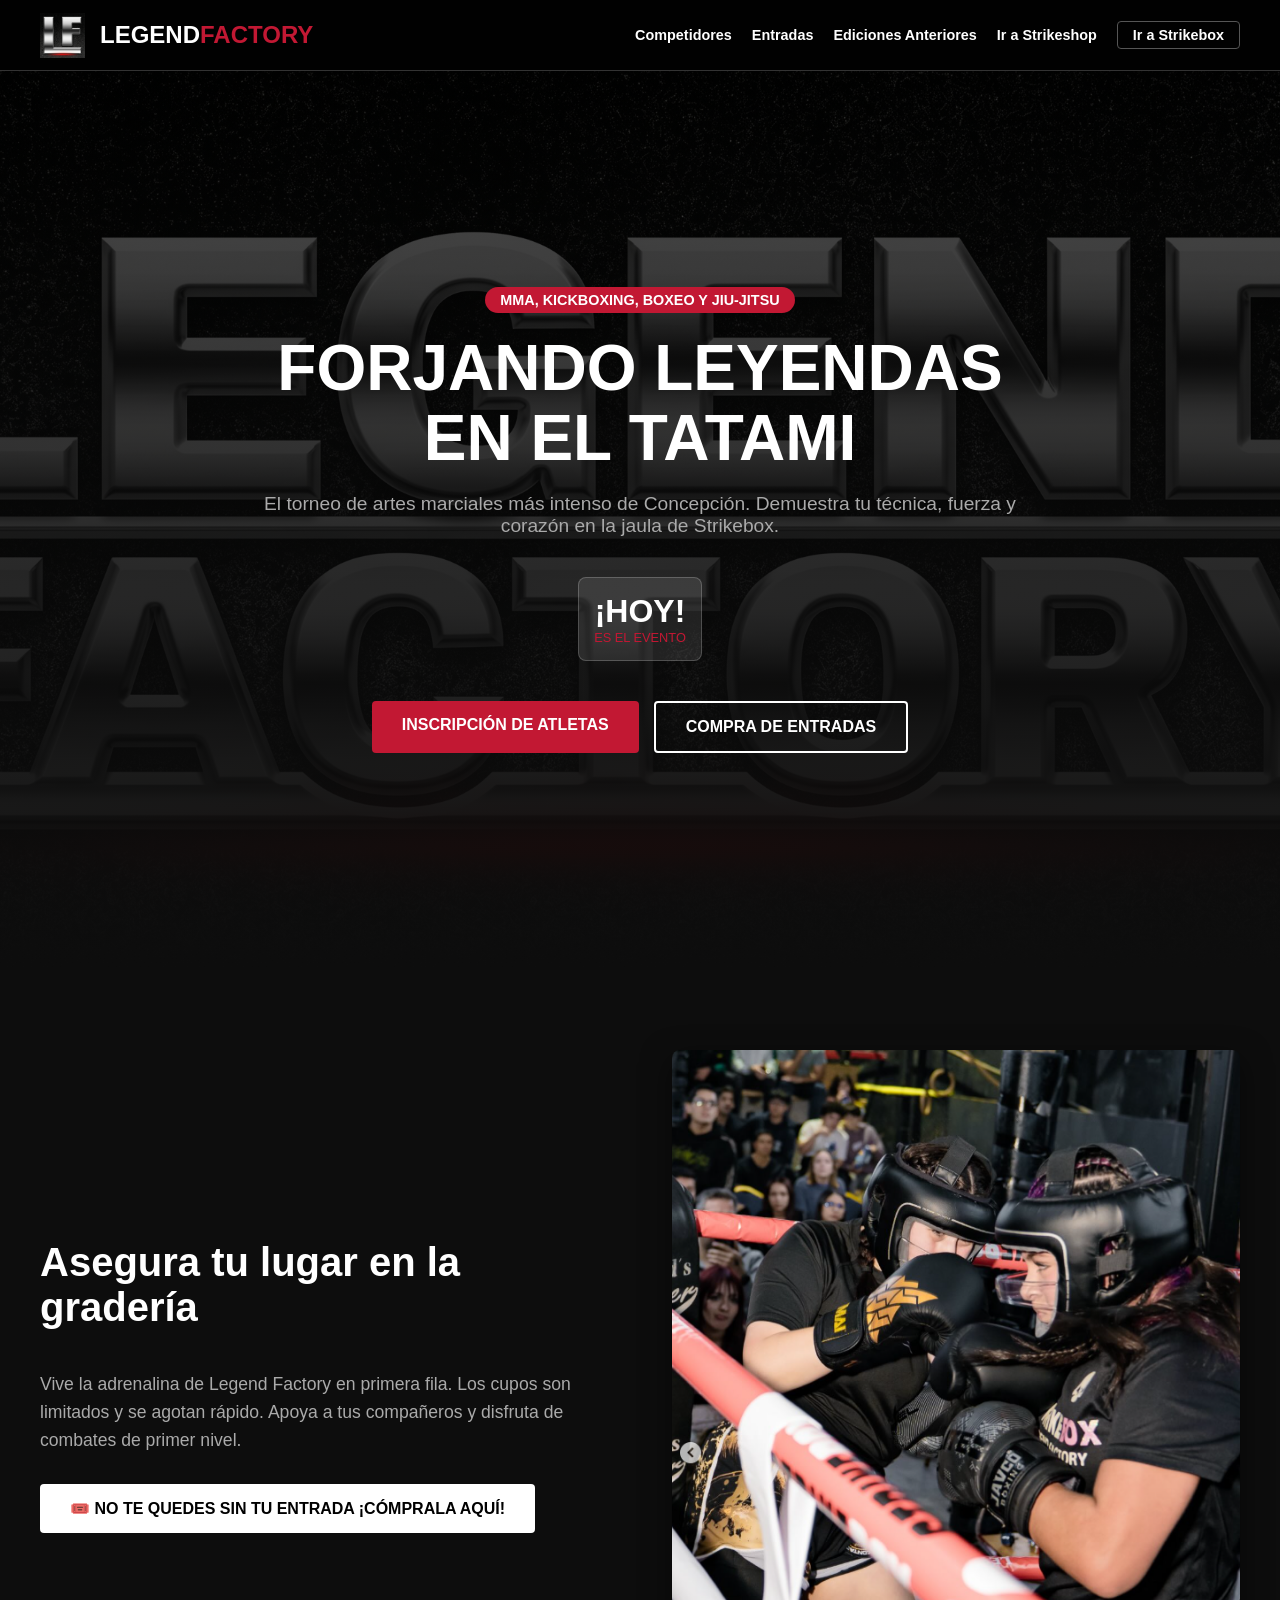
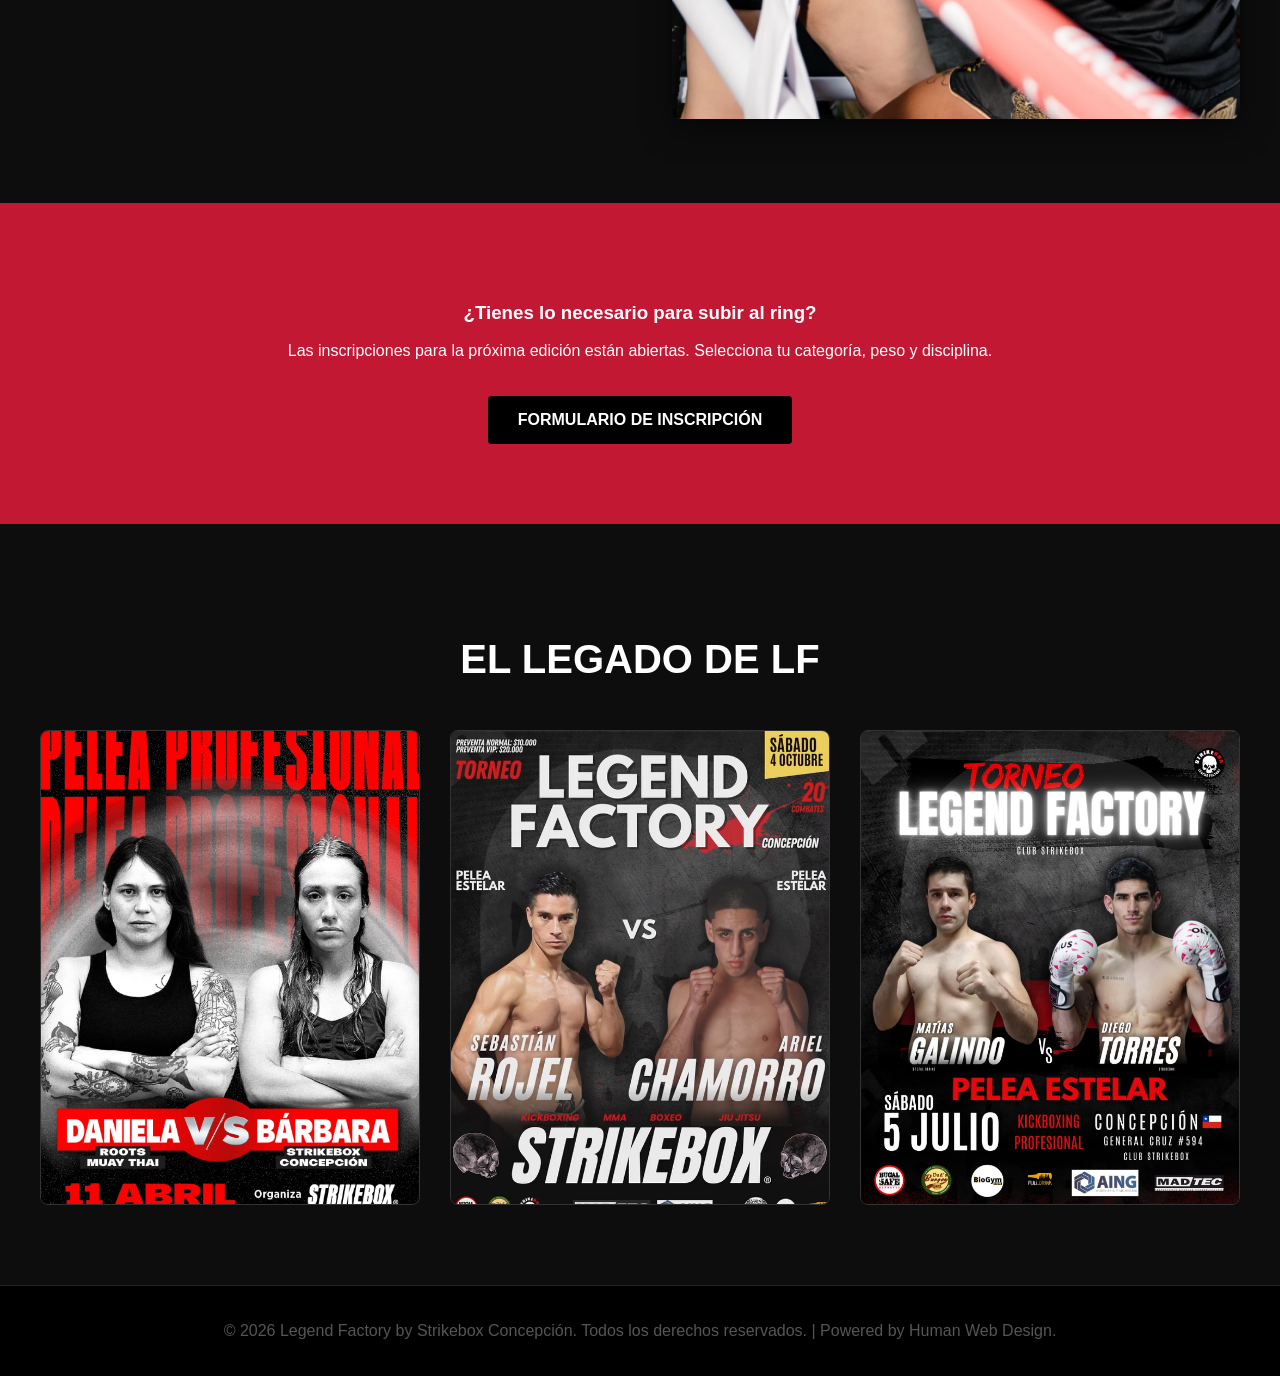
==== legendfactory.html @ bc8b6b53 "Add Strikeshop and Legend Factory sites" ====
<!DOCTYPE html>
<html lang="es">
    <head>
        <meta charset="UTF-8">
        <meta name="viewport" content="width=device-width, initial-scale=1.0">
        <title>Legend Factory | Torneo Oficial Strikebox</title>
        <link rel="stylesheet" href="legendfactory.css">
        <link rel="icon" type="image/x-icon" href="assets/img/faviconlf.ico">
    </head>
    <body class="lf-body">

        <!-- Header / Navegación -->
        <header class="lf-header">
            <div class="contenedor nav-lf">
                <div class="marca-lf">
                    <img src="assets/img/logolf.webp" alt="Logo Legend Factory" class="logo-img-lf">
                    <h1 class="logo-text">LEGEND<span>FACTORY</span></h1>
                </div>
                <nav class="enlaces-lf">
                    <a href="#inscripciones">Competidores</a>
                    <a href="#entradas">Entradas</a>
                    <a href="#historia">Ediciones Anteriores</a>
                    <a href="Strikeshop.html">Ir a Strikeshop</a>
                    <a href="index.html" class="btn-volver">Ir a Strikebox</a>
                </nav>
            </div>
        </header>

        <!-- Hero Section (Portada del Evento) -->
        <section class="hero-lf">
            <div class="hero-overlay"></div>
            <div class="contenedor hero-contenido">
                <span class="badge-lf">MMA, Kickboxing, Boxeo y Jiu-Jitsu</span>
                <h2>FORJANDO LEYENDAS<br>EN EL TATAMI</h2>
                <p>El torneo de artes marciales más intenso de Concepción. Demuestra tu técnica, fuerza y corazón en la jaula de Strikebox.</p>
                
                <!-- Contador Regresivo -->
                <div id="contador" class="contador-lf">
                    <!-- Se inyecta con JS -->
                </div>

                <div class="hero-botones">
                    <a href="#inscripciones" class="btn-lf-primario">Inscripción de Atletas</a>
                    <a href="#entradas" class="btn-lf-secundario">Compra de Entradas</a>
                </div>
            </div>
        </section>

        <!-- Sección de Entradas (Público) -->
        <section id="entradas" class="seccion-lf bg-oscuro">
            <div class="contenedor grid-entradas">
                <div class="texto-entradas">
                    <h3>Asegura tu lugar en la gradería</h3>
                    <p>Vive la adrenalina de Legend Factory en primera fila. Los cupos son limitados y se agotan rápido. Apoya a tus compañeros y disfruta de combates de primer nivel.</p>
                    <a href="https://www.ecopass.cl/events/legend-factory--v/18246?" class="btn-lf-ticket" target="_blank">🎟️ No te quedes sin tu entrada ¡Cómprala aquí!</a>
                </div>
                <div class="imagen-entradas">
                    <img src="assets/img/tickets.png" alt="Público Legend Factory">
                </div>
            </div>
        </section>

        <!-- Sección de Inscripción (Peleadores) -->
        <section id="inscripciones" class="seccion-lf bg-rojo">
            <div class="contenedor text-center">
                <h3>¿Tienes lo necesario para subir al ring?</h3>
                <p>Las inscripciones para la próxima edición están abiertas. Selecciona tu categoría, peso y disciplina.</p>
                <!-- Link del profe -->
                <a href="https://docs.google.com/forms/d/e/1FAIpQLScHyOZWGxJFUB5pJz6sp2We3ivRJnUf3kZcYeWUp61VcrY-Jw/viewform" target="_blank" class="btn-lf-inscripcion">Formulario de Inscripción</a>
            </div>
        </section>

        <!-- Historia / Ediciones Anteriores -->
        <section id="historia" class="seccion-lf bg-oscuro">
            <div class="contenedor">
                <h2 class="titulo-centrado">El Legado de LF</h2>
                
                <div class="grilla-historia">
                    <!-- Afiche 1 -->
                    <a href="https://www.instagram.com/p/DVrKTcbj1bV/?utm_source=ig_embed&amp;utm_campaign=loading" target="_blank" class="tarjeta-legado">
                        <img src="assets/img/lf4.png" alt="LF IV">
                        <div class="overlay-legado">
                            <span>Legend Factory IV<br>Ver en Instagram</span>
                        </div>
                    </a>

                    <!-- Afiche 2 -->
                    <a href="https://www.instagram.com/reel/DOCeGyOlWQK/?utm_source=ig_embed&amp;utm_campaign=loading" target="_blank" class="tarjeta-legado">
                        <img src="assets/img/lf3.png" alt="LF III">
                        <div class="overlay-legado">
                            <span>Legend Factory III <br>Ver en Instagram</span>
                        </div>
                    </a>

                    <!-- Afiche 3 -->
                    <a href="https://www.instagram.com/p/DKnPGRJvAtd/?utm_source=ig_embed&amp;utm_campaign=loading" target="_blank" class="tarjeta-legado">
                        <img src="assets/img/lf2.png" alt="LF II">
                        <div class="overlay-legado">
                            <span>Legend Factory II <br>Ver en Instagram</span>
                        </div>
                    </a>
                </div>
            </div>
        </section>

        <!-- Footer Simple -->
        <footer class="footer-lf">
            <p>&copy; 2026 Legend Factory by Strikebox Concepción. Todos los derechos reservados. | Powered by Human Web Design.</p>
        </footer>

        <script async src="//www.instagram.com/embed.js"></script>
        <script src="legendfactory.js"></script>
    </body>
</html>
---- legendfactory.css ----
/* Variables y Reseteo */
:root {
    --rojo-strike: #C21833;
    --fondo-principal: #0d0d0d;
    --fondo-secundario: #1a1a1a;
    --texto-blanco: #ffffff;
    --texto-gris: #aaaaaa;
}

body.lf-body {
    margin: 0;
    font-family: 'Montserrat', sans-serif;
    background-color: var(--fondo-principal);
    color: var(--texto-blanco);
    scroll-behavior: smooth;
}

.contenedor { max-width: 1200px; margin: 0 auto; padding: 0 20px; }
.text-center { text-align: center; }

/* Header */
.lf-header {
    background-color: rgba(0, 0, 0, 0.9);
    position: fixed;
    width: 100%;
    top: 0;
    z-index: 1000;
    border-bottom: 1px solid #333;
    backdrop-filter: blur(5px);
}

.nav-lf {
    display: flex;
    justify-content: space-between;
    align-items: center;
    height: 70px;
}

.logo-text { font-size: 1.5rem; margin: 0; font-weight: 900; }
.logo-text span { color: var(--rojo-strike); }

.enlaces-lf {
    display: flex;
    gap: 20px;
    align-items: center;
}

.enlaces-lf a {
    color: var(--texto-blanco);
    text-decoration: none;
    font-size: 0.9rem;
    font-weight: 600;
    transition: color 0.3s;
}

.enlaces-lf a:hover { color: var(--rojo-strike); }

.btn-volver {
    border: 1px solid #555;
    padding: 5px 15px;
    border-radius: 4px;
}

/* Hero Section */
.hero-lf {
    position: relative;
    height: 100vh;
    display: flex;
    align-items: center;
    justify-content: center;
    text-align: center;
    background: url('assets/img/fondolf.webp') center/cover no-repeat;
    margin-top: 70px; /* Compensa el header fijo */
}

.hero-overlay {
    position: absolute;
    top: 0; left: 0; width: 100%; height: 100%;
    background: linear-gradient(to bottom, rgba(0,0,0,0.7), rgba(13,13,13,1));
    z-index: 1;
}

.hero-contenido {
    position: relative;
    z-index: 2;
    max-width: 800px;
}

.badge-lf {
    background-color: var(--rojo-strike);
    color: white;
    padding: 5px 15px;
    text-transform: uppercase;
    font-weight: bold;
    border-radius: 30px;
    font-size: 0.9rem;
    display: inline-block;
    margin-bottom: 20px;
}

.hero-lf h2 {
    font-size: 4rem;
    margin: 0 0 20px 0;
    line-height: 1.1;
    text-transform: uppercase;
}

.hero-lf p {
    font-size: 1.2rem;
    color: var(--texto-gris);
    margin-bottom: 40px;
}

/* Contador */
.contador-lf {
    display: flex;
    justify-content: center;
    gap: 20px;
    margin-bottom: 40px;
}

.tiempo-caja {
    background-color: rgba(255, 255, 255, 0.1);
    border: 1px solid rgba(255, 255, 255, 0.2);
    padding: 15px;
    border-radius: 8px;
    min-width: 80px;
}

.tiempo-numero { display: block; font-size: 2rem; font-weight: bold; }
.tiempo-texto { display: block; font-size: 0.8rem; text-transform: uppercase; color: var(--rojo-strike); }

/* Botones Hero */
.hero-botones { display: flex; gap: 15px; justify-content: center; }

.btn-lf-primario, .btn-lf-secundario, .btn-lf-ticket, .btn-lf-inscripcion {
    padding: 15px 30px;
    font-weight: bold;
    text-decoration: none;
    border-radius: 4px;
    text-transform: uppercase;
    transition: all 0.3s;
}

.btn-lf-primario {
    background-color: var(--rojo-strike);
    color: white;
}

.btn-lf-primario:hover { background-color: #a01328; }

.btn-lf-secundario {
    background-color: transparent;
    color: white;
    border: 2px solid white;
}

.btn-lf-secundario:hover { background-color: white; color: black; }

/* Secciones Generales */
.seccion-lf { padding: 5rem 0; }
.bg-oscuro { background-color: var(--fondo-principal); }
.bg-rojo { background-color: var(--rojo-strike); color: white; }

.titulo-centrado {
    text-align: center;
    font-size: 2.5rem;
    margin-bottom: 3rem;
    text-transform: uppercase;
}

/* Entradas Grid */
.grid-entradas {
    display: grid;
    grid-template-columns: 1fr 1fr;
    gap: 4rem;
    align-items: center;
}

.texto-entradas h3 { font-size: 2.5rem; margin-top: 0; }
.texto-entradas p { color: var(--texto-gris); font-size: 1.1rem; line-height: 1.6; margin-bottom: 30px; }
.btn-lf-ticket { background-color: white; color: black; display: inline-block; }

.imagen-entradas img { width: 100%; border-radius: 8px; box-shadow: 0 10px 30px rgba(0,0,0,0.5); }

/* Inscripciones */
.btn-lf-inscripcion {
    background-color: #000;
    color: white;
    display: inline-block;
    margin-top: 20px;
}

/* =========================================
   GRILLA HISTORIA (Afiches uniformes)
   ========================================= */
.grilla-historia {
    display: grid;
    /* Mantiene 3 columnas iguales y se adapta en móviles */
    grid-template-columns: repeat(auto-fit, minmax(300px, 1fr));
    gap: 30px;
}

.tarjeta-legado {
    position: relative;
    display: block;
    border-radius: 8px;
    overflow: hidden;
    border: 1px solid #333;
    transition: transform 0.3s ease, border-color 0.3s ease;
    background-color: var(--fondo-secundario);
}

.tarjeta-legado:hover {
    transform: translateY(-5px);
    border-color: var(--rojo-strike);
}

.tarjeta-legado img {
    width: 100%;
    /* Formato vertical estándar de Instagram (4:5). Todas medirán lo mismo */
    aspect-ratio: 4 / 5; 
    object-fit: cover; /* Evita que la foto se estire o achate */
    display: block;
}

/* Efecto al pasar el mouse por encima (Hover) */
.overlay-legado {
    position: absolute;
    top: 0;
    left: 0;
    width: 100%;
    height: 100%;
    background-color: rgba(194, 24, 51, 0.85); /* Tu rojo con opacidad */
    display: flex;
    align-items: center;
    justify-content: center;
    opacity: 0;
    transition: opacity 0.3s ease;
}

.tarjeta-legado:hover .overlay-legado {
    opacity: 1;
}

.overlay-legado span {
    color: #ffffff;
    font-weight: 900;
    font-size: 1.2rem;
    text-transform: uppercase;
    letter-spacing: 1px;
}

/* Pequeño efecto de elevación al pasar el mouse por el post */
.tarjeta-instagram:hover { 
    transform: translateY(-5px); 
}

/* Footer */
.footer-lf { text-align: center; padding: 20px; background-color: #000; color: #555; border-top: 1px solid #222; }


/* Alineación de la marca (Logo + Texto) */
.marca-lf {
    display: flex;
    align-items: center;
    gap: 15px; /* Controla la separación entre el logo y la palabra LEGEND */
    text-decoration: none;
}

/* Tamaño del logo */
.logo-img-lf {
    height: 45px; /* Sube o baja este número si el logo se ve muy chico o muy grande */
    width: auto;
    object-fit: contain;
}

/* =========================================
   AJUSTES PARA MÓVILES (Smartphones y Tablets)
   ========================================= */
@media (max-width: 768px) {
    /* 1. Ocultar enlaces de navegación superior (mantiene solo el logo) */
    .enlaces-lf { 
        display: none; 
    }
    
    /* 2. Ajustes del Hero (Portada) */
    .hero-lf h2 { 
        font-size: 2.2rem; /* Achicamos un poco el título para que no se desborde */
    }
    .hero-botones { 
        flex-direction: column; 
        align-items: center;
        width: 100%;
    }
    .btn-lf-primario, .btn-lf-secundario {
        width: 100%; /* Botones ocupan todo el ancho disponible */
        max-width: 300px;
    }

    /* 3. Centrar sección de Entradas */
    .grid-entradas { 
        grid-template-columns: 1fr; 
        gap: 2rem; 
        text-align: center; /* Obliga al texto a centrarse */
    }
    .imagen-entradas {
        display: flex;
        justify-content: center;
    }

    /* 4. Centrar sección del Legado (Afiches) */
    .grilla-historia {
        grid-template-columns: 1fr; /* Fuerza 1 sola columna en móviles */
        max-width: 350px; /* Evita que los afiches se vean gigantes en tablets */
        margin: 0 auto; /* Centra la grilla completa en la pantalla */
    }

    /* 5. Ajustes del Contador para que quepa en la pantalla */
    .contador-lf {
        gap: 8px; /* Reducimos la separación entre cuadros */
    }
    
    .tiempo-caja {
        min-width: 65px; /* Hacemos los cuadros más delgados */
        padding: 10px 5px; /* Menos relleno interior */
    }
    
    .tiempo-numero {
        font-size: 1.5rem; /* Achicamos un poco los números */
    }
    
    .tiempo-texto {
        font-size: 0.7rem; /* Achicamos un poco el texto de "DÍAS", "HORAS" */
    }
}
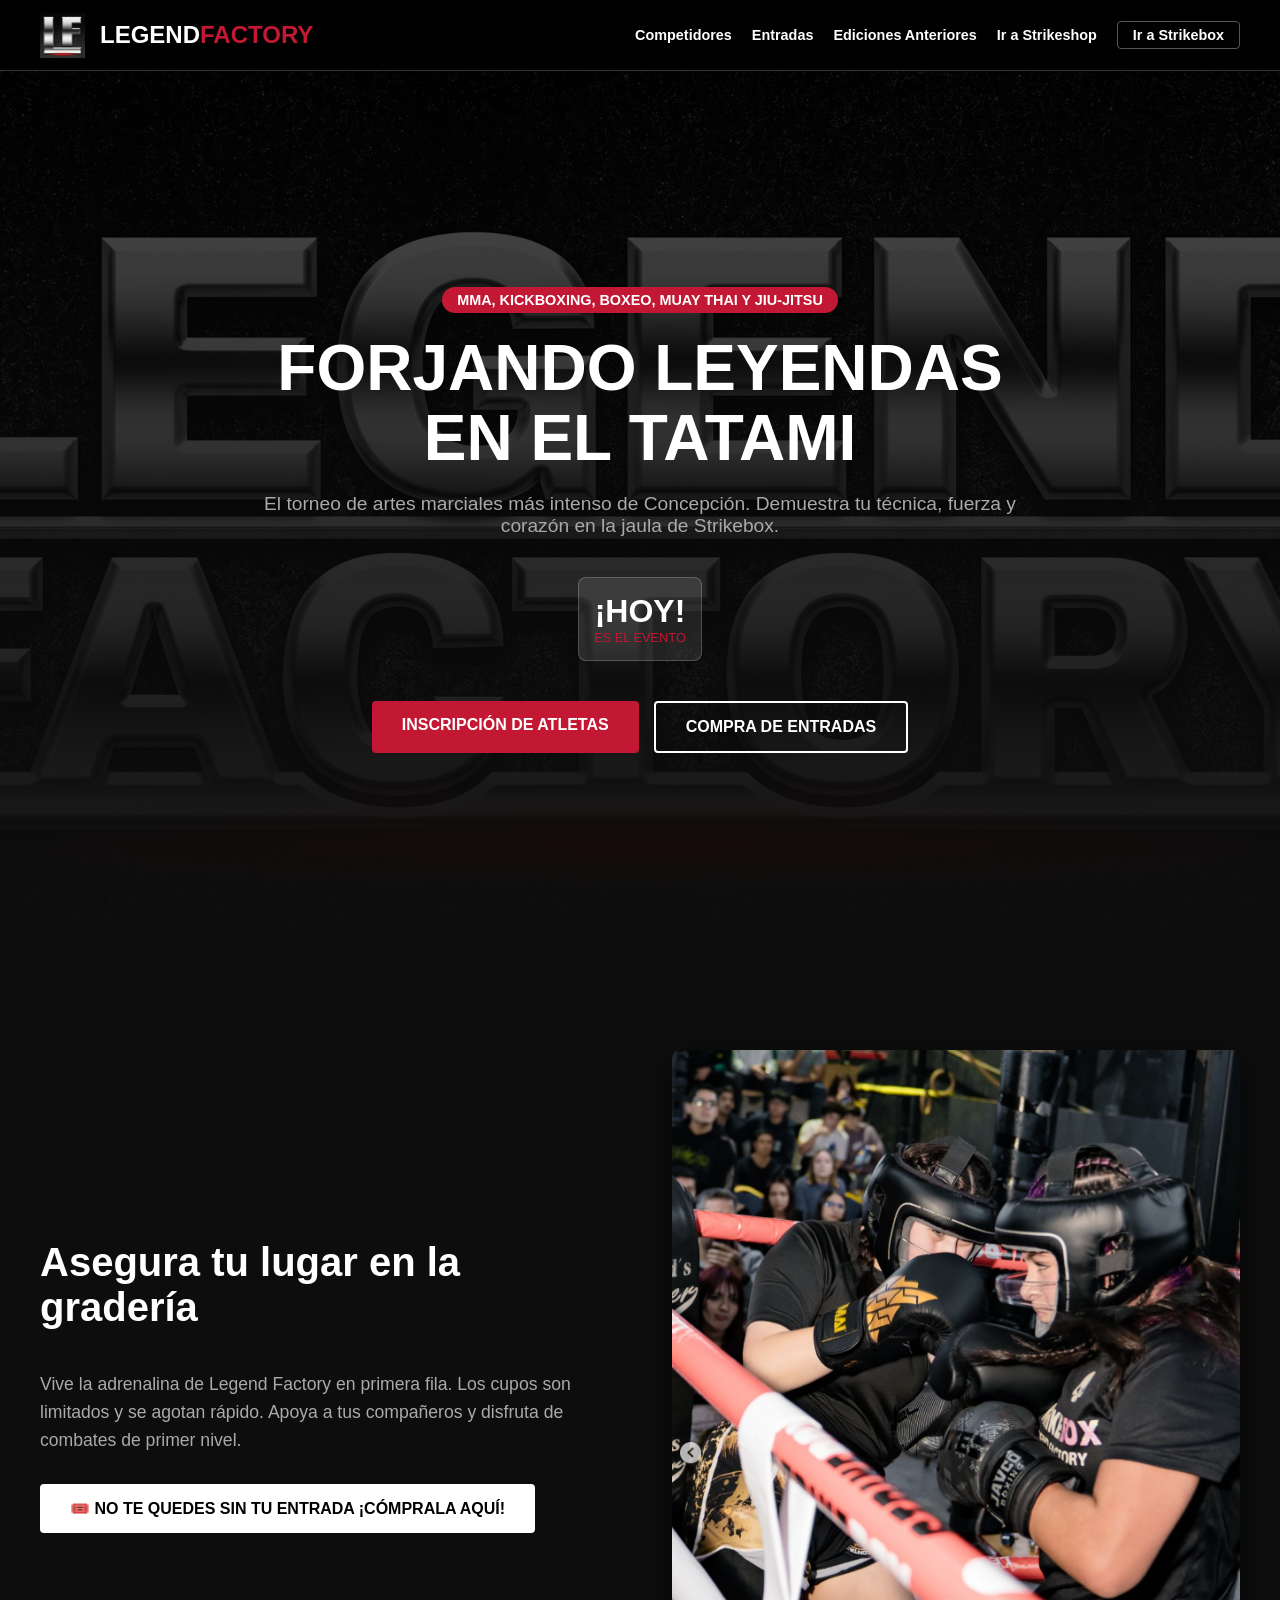
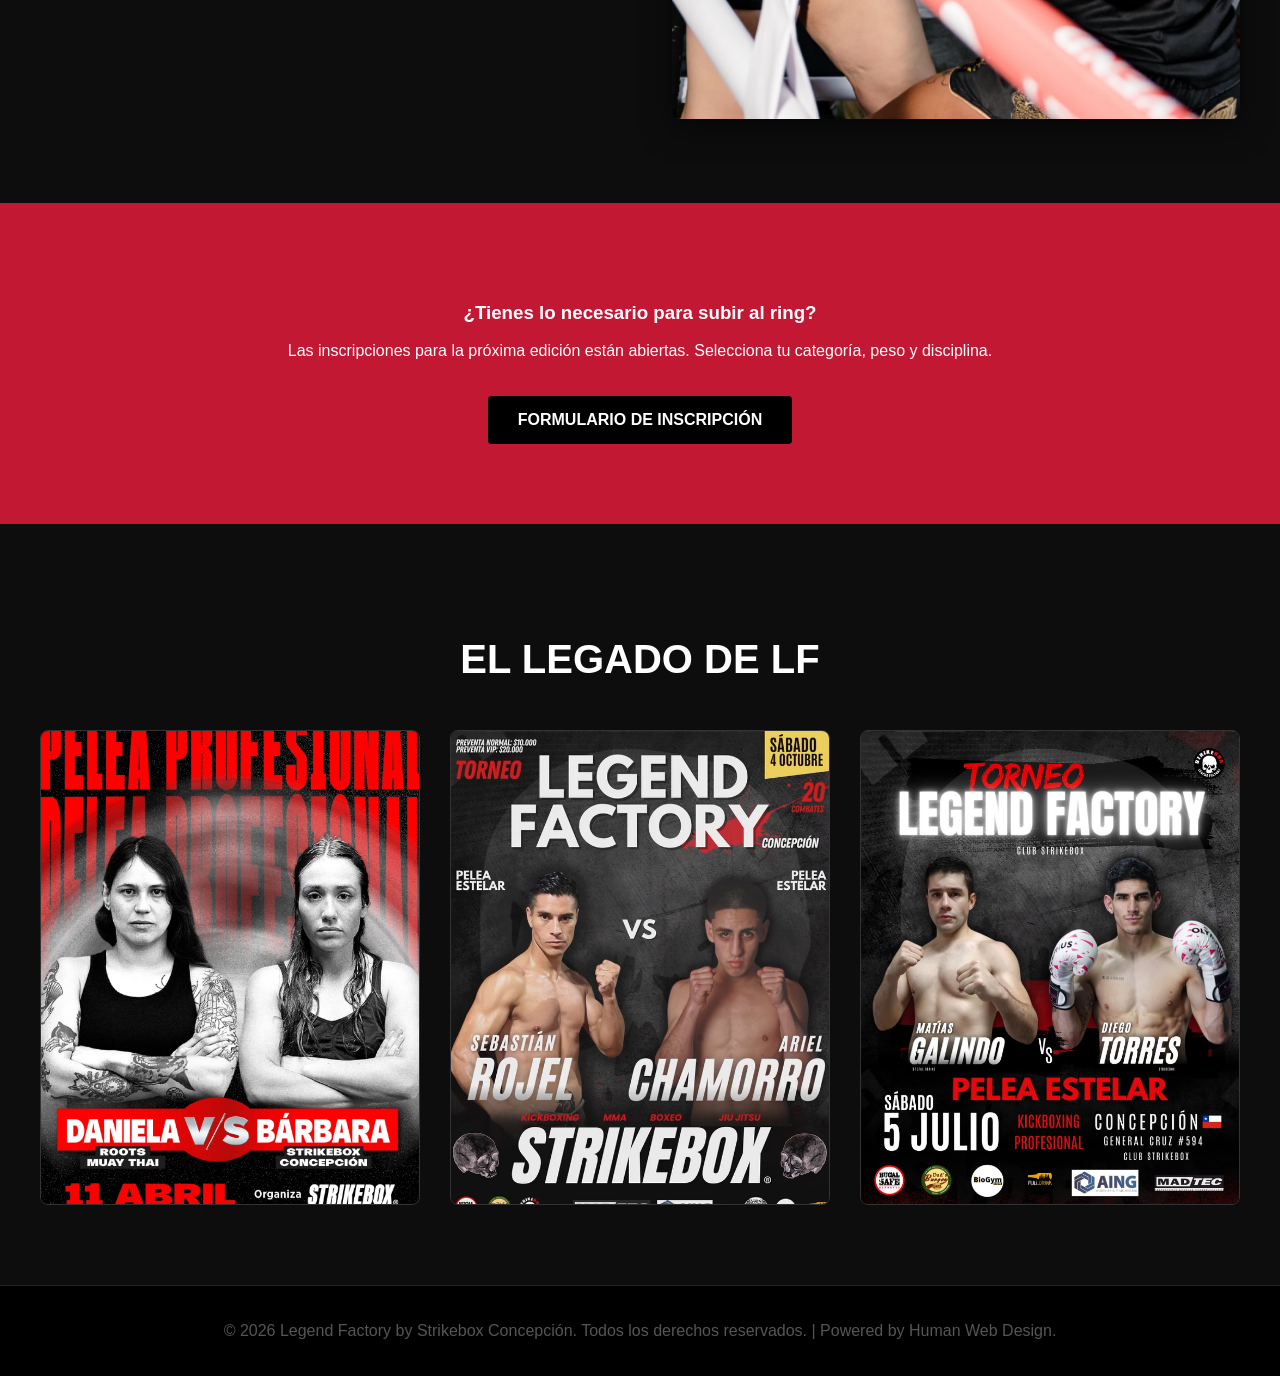
==== commit 0bcc6c96: "update legendfactory.html" ====
--- a/legendfactory.html
+++ b/legendfactory.html
@@ -20,7 +20,7 @@
                     <a href="#inscripciones">Competidores</a>
                     <a href="#entradas">Entradas</a>
                     <a href="#historia">Ediciones Anteriores</a>
-                    <a href="Strikeshop.html">Ir a Strikeshop</a>
+                    <a href="strikeshop.html">Ir a Strikeshop</a>
                     <a href="index.html" class="btn-volver">Ir a Strikebox</a>
                 </nav>
             </div>
@@ -30,7 +30,7 @@
         <section class="hero-lf">
             <div class="hero-overlay"></div>
             <div class="contenedor hero-contenido">
-                <span class="badge-lf">MMA, Kickboxing, Boxeo y Jiu-Jitsu</span>
+                <span class="badge-lf">MMA, Kickboxing, Boxeo, Muay Thai y Jiu-Jitsu</span>
                 <h2>FORJANDO LEYENDAS<br>EN EL TATAMI</h2>
                 <p>El torneo de artes marciales más intenso de Concepción. Demuestra tu técnica, fuerza y corazón en la jaula de Strikebox.</p>
                 
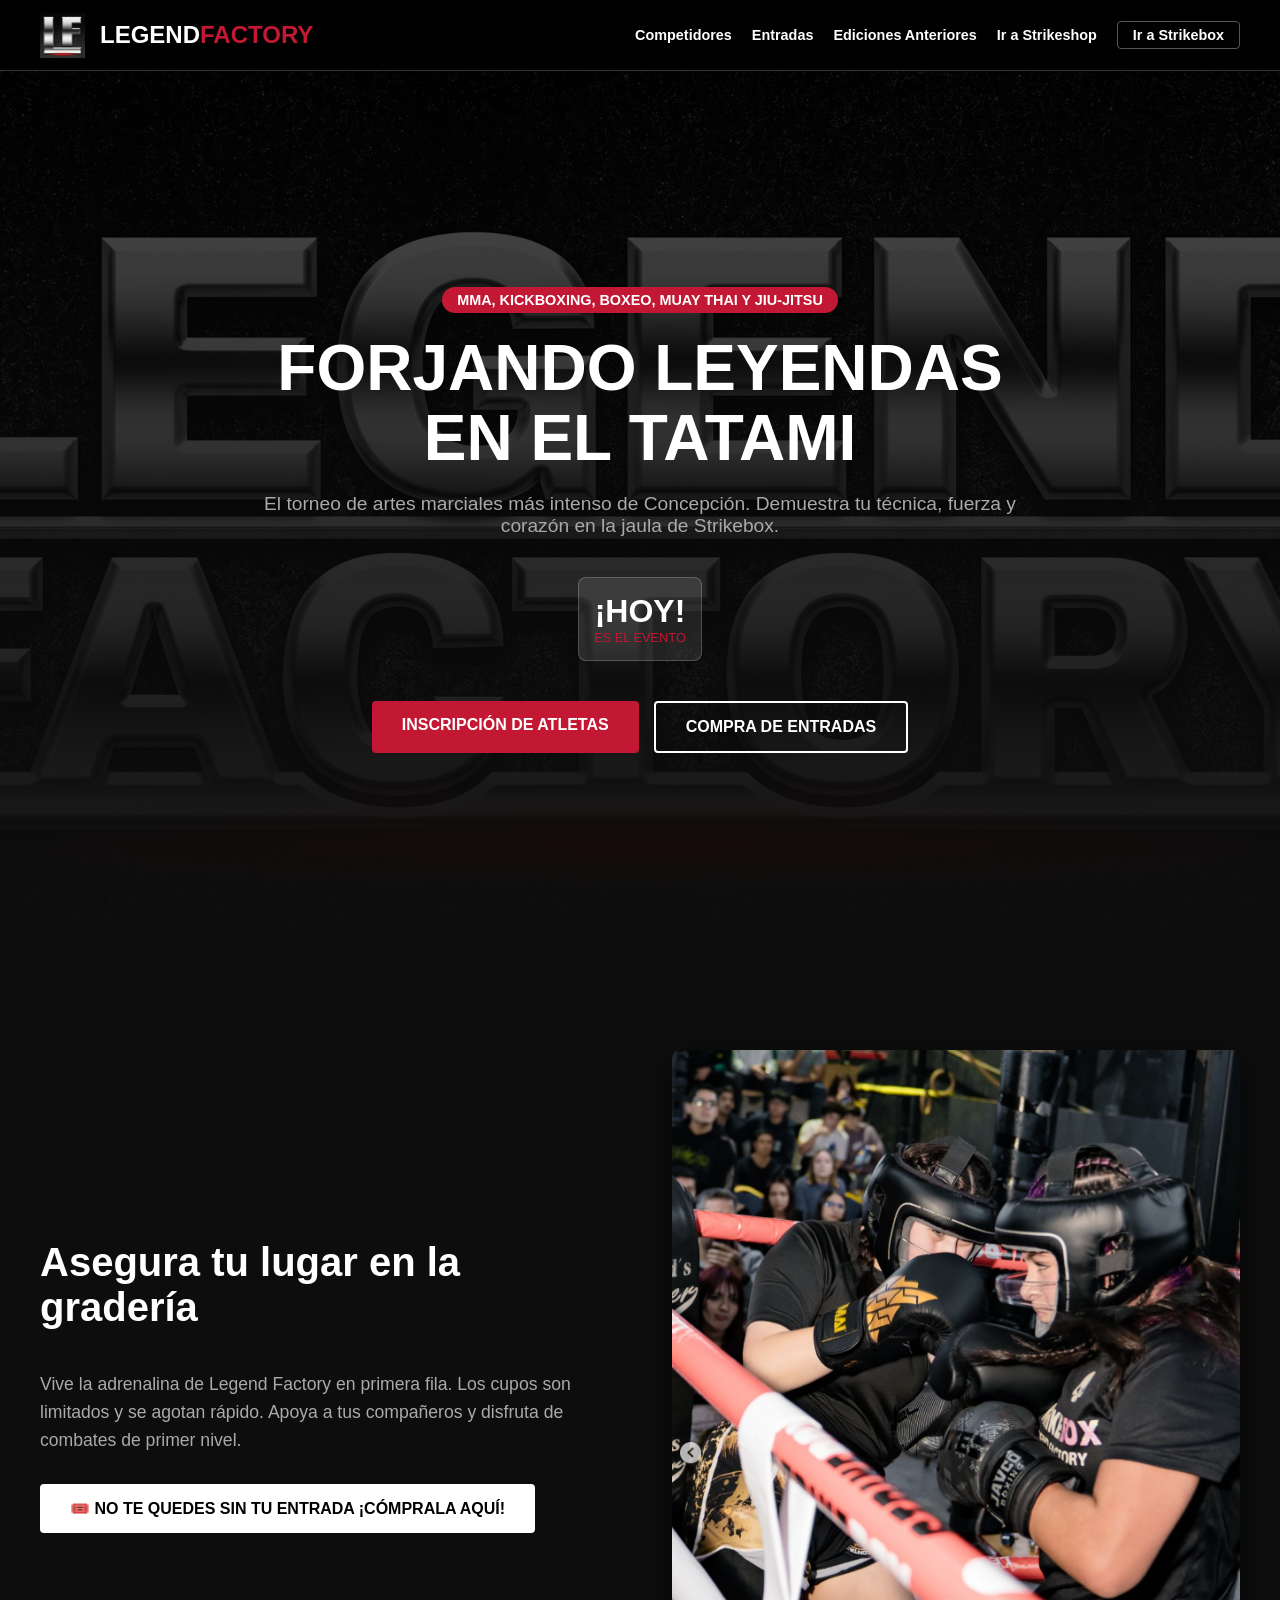
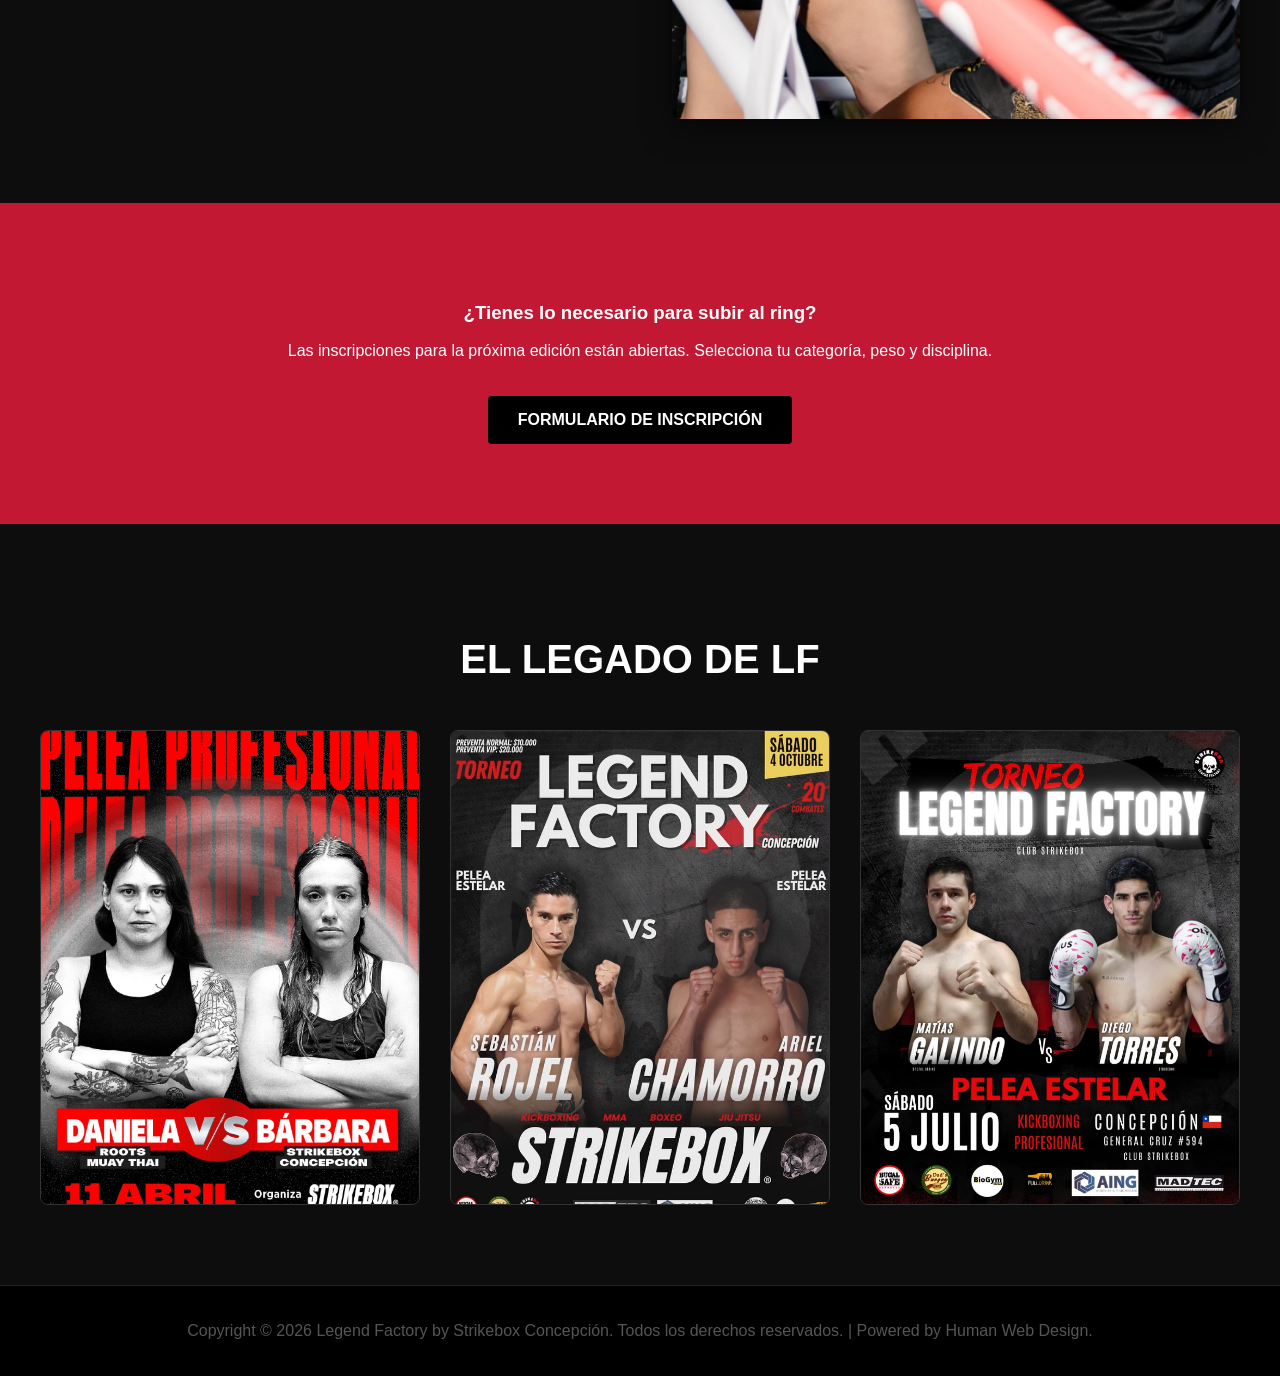
==== commit c1d41cec: "Add whatsapp buton to Strikeshop" ====
--- a/legendfactory.html
+++ b/legendfactory.html
@@ -20,8 +20,8 @@
                     <a href="#inscripciones">Competidores</a>
                     <a href="#entradas">Entradas</a>
                     <a href="#historia">Ediciones Anteriores</a>
-                    <a href="strikeshop.html">Ir a Strikeshop</a>
-                    <a href="index.html" class="btn-volver">Ir a Strikebox</a>
+                    <a href="/strikeshop">Ir a Strikeshop</a>
+                    <a href="/index" class="btn-volver">Ir a Strikebox</a>
                 </nav>
             </div>
         </header>
@@ -105,7 +105,7 @@
 
         <!-- Footer Simple -->
         <footer class="footer-lf">
-            <p>&copy; 2026 Legend Factory by Strikebox Concepción. Todos los derechos reservados. | Powered by Human Web Design.</p>
+            <p>Copyright &copy; 2026 Legend Factory by Strikebox Concepción. Todos los derechos reservados. | Powered by Human Web Design.</p>
         </footer>
 
         <script async src="//www.instagram.com/embed.js"></script>
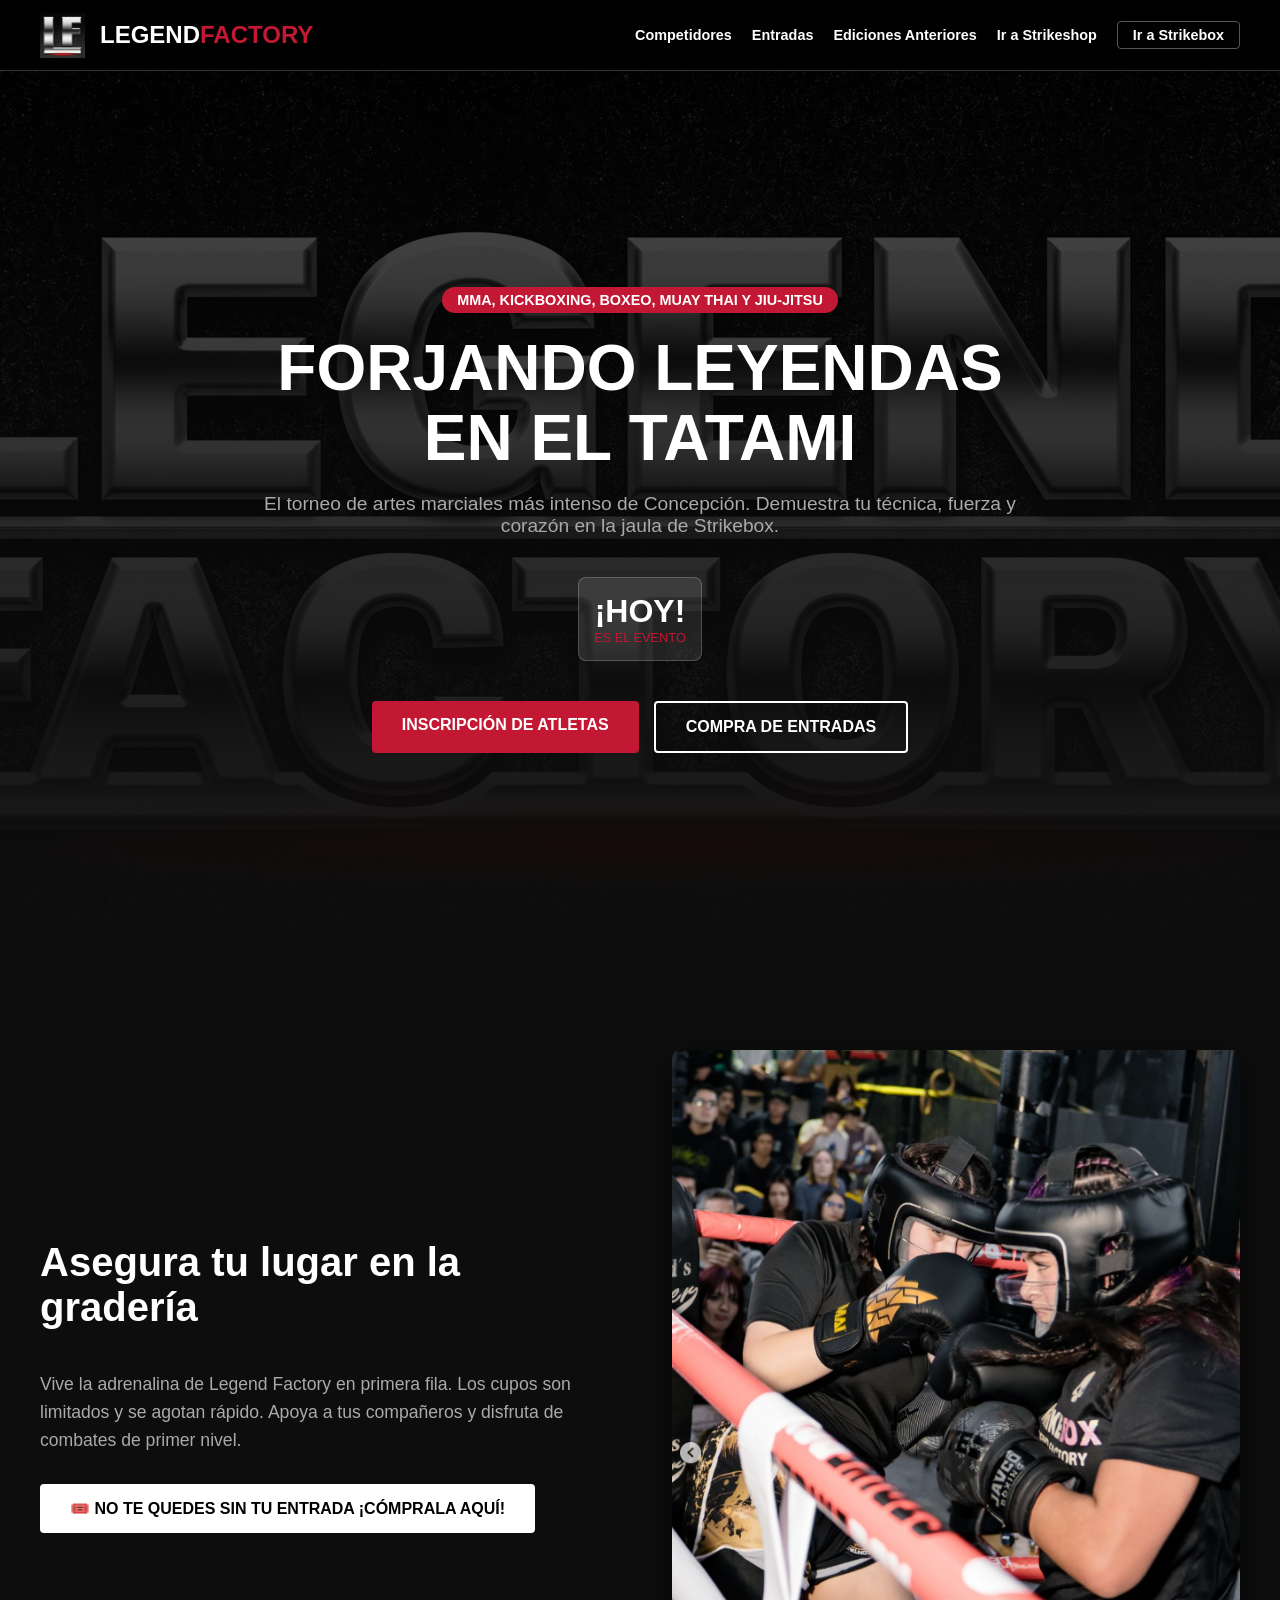
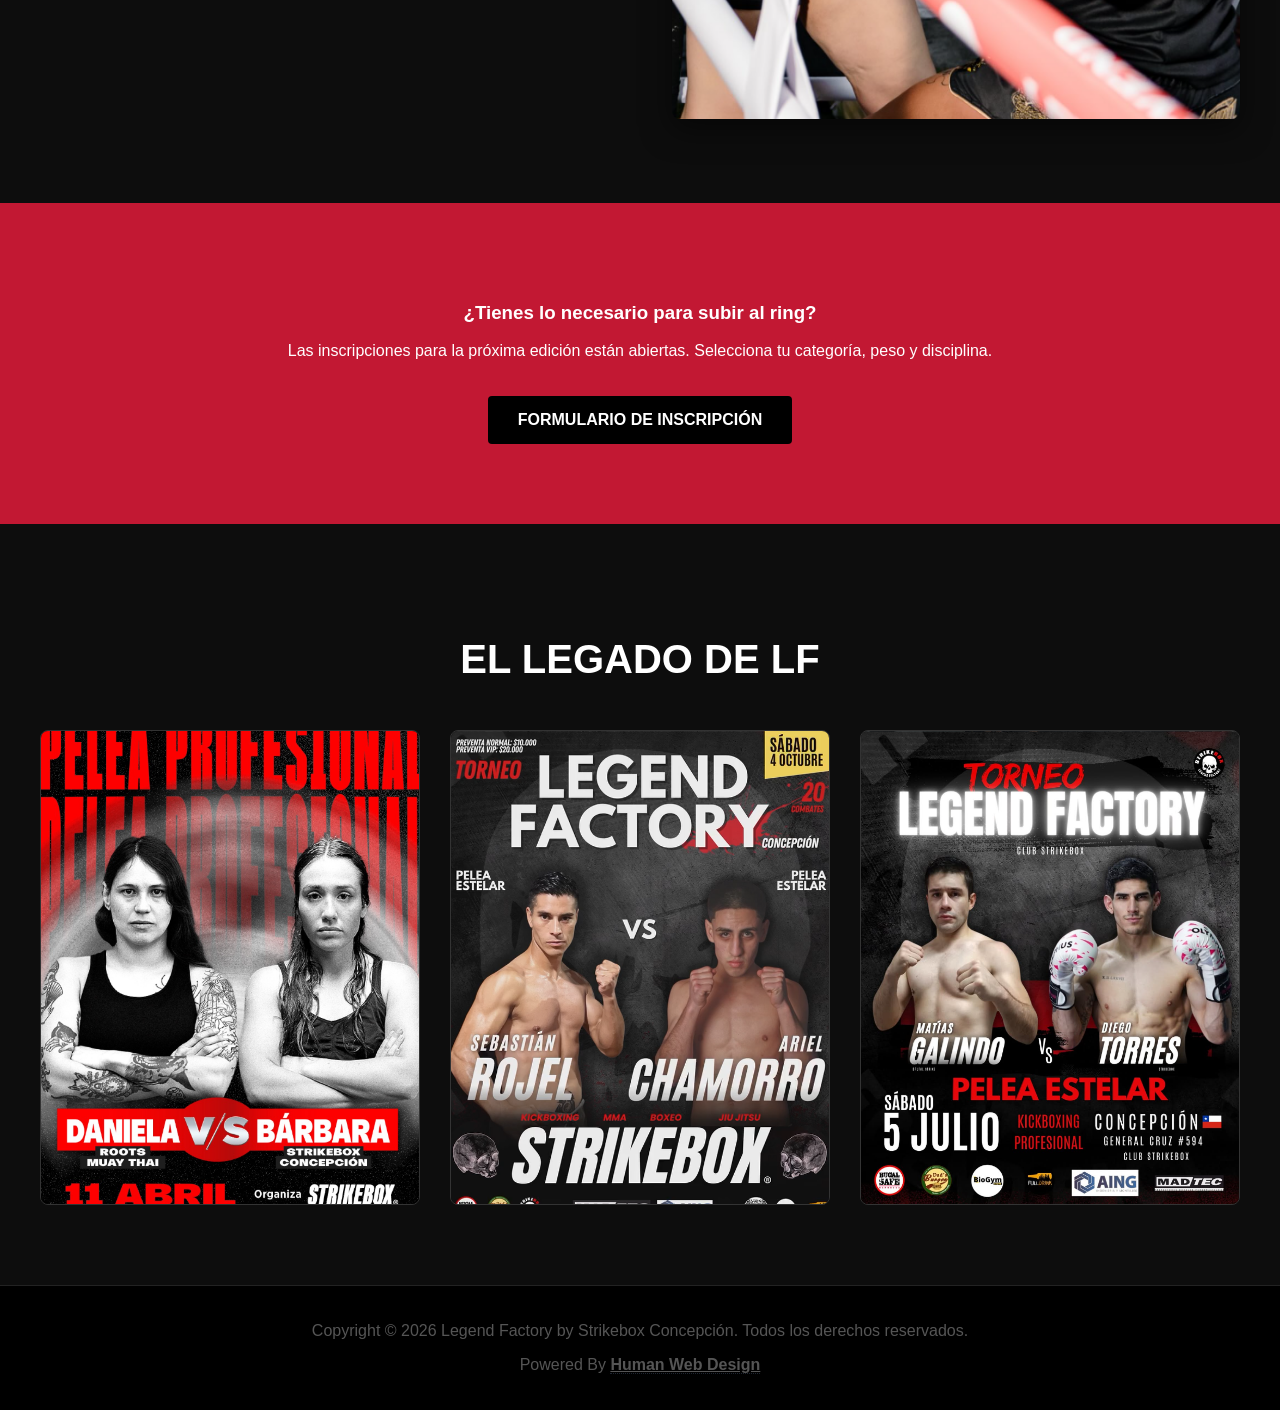
==== commit 86366be7: "update responsive design" ====
--- a/legendfactory.html
+++ b/legendfactory.html
@@ -16,7 +16,13 @@
                     <img src="assets/img/logolf.webp" alt="Logo Legend Factory" class="logo-img-lf">
                     <h1 class="logo-text">LEGEND<span>FACTORY</span></h1>
                 </div>
-                <nav class="enlaces-lf">
+                <button class="menu-toggle" id="menu-toggle" aria-label="Abrir menú">
+                    <span class="bar"></span>
+                    <span class="bar"></span>
+                    <span class="bar"></span>
+                </button>
+                <!-- SE AGREGÓ EL ID nav-links AQUÍ -->
+                <nav class="enlaces-lf" id="nav-links">
                     <a href="#inscripciones">Competidores</a>
                     <a href="#entradas">Entradas</a>
                     <a href="#historia">Ediciones Anteriores</a>
@@ -105,7 +111,10 @@
 
         <!-- Footer Simple -->
         <footer class="footer-lf">
-            <p>Copyright &copy; 2026 Legend Factory by Strikebox Concepción. Todos los derechos reservados. | Powered by Human Web Design.</p>
+            <p>Copyright &copy; 2026 Legend Factory by Strikebox Concepción. Todos los derechos reservados.</p>
+            <p class="footer-powered">
+                Powered By <a href="https://www.humanwebdesign.cl" target="_blank" rel="noopener noreferrer" class="powered-link">Human Web Design</a>
+            </p>
         </footer>
 
         <script async src="//www.instagram.com/embed.js"></script>
--- a/legendfactory.css
+++ b/legendfactory.css
@@ -13,6 +13,8 @@
     background-color: var(--fondo-principal);
     color: var(--texto-blanco);
     scroll-behavior: smooth;
+    width: 100%; 
+    overflow-x: hidden; 
 }
 
 .contenedor { max-width: 1200px; margin: 0 auto; padding: 0 20px; }
@@ -36,6 +38,25 @@
     height: 70px;
 }
 
+.menu-toggle {
+    display: none;
+    flex-direction: column;
+    gap: 6px;
+    background: none;
+    border: none;
+    cursor: pointer;
+    z-index: 1100;
+    padding: 10px;
+}
+
+.menu-toggle .bar {
+    width: 30px;
+    height: 3px;
+    background-color: var(--texto-blanco); /* CORREGIDO: ahora es blanco */
+    transition: all 0.3s ease;
+    border-radius: 2px;
+}
+
 .logo-text { font-size: 1.5rem; margin: 0; font-weight: 900; }
 .logo-text span { color: var(--rojo-strike); }
 
@@ -191,12 +212,9 @@
     margin-top: 20px;
 }
 
-/* =========================================
-   GRILLA HISTORIA (Afiches uniformes)
-   ========================================= */
+/* Grilla Historia */
 .grilla-historia {
     display: grid;
-    /* Mantiene 3 columnas iguales y se adapta en móviles */
     grid-template-columns: repeat(auto-fit, minmax(300px, 1fr));
     gap: 30px;
 }
@@ -218,20 +236,18 @@
 
 .tarjeta-legado img {
     width: 100%;
-    /* Formato vertical estándar de Instagram (4:5). Todas medirán lo mismo */
     aspect-ratio: 4 / 5; 
-    object-fit: cover; /* Evita que la foto se estire o achate */
+    object-fit: cover; 
     display: block;
 }
 
-/* Efecto al pasar el mouse por encima (Hover) */
 .overlay-legado {
     position: absolute;
     top: 0;
     left: 0;
     width: 100%;
     height: 100%;
-    background-color: rgba(194, 24, 51, 0.85); /* Tu rojo con opacidad */
+    background-color: rgba(194, 24, 51, 0.85); 
     display: flex;
     align-items: center;
     justify-content: center;
@@ -251,7 +267,6 @@
     letter-spacing: 1px;
 }
 
-/* Pequeño efecto de elevación al pasar el mouse por el post */
 .tarjeta-instagram:hover { 
     transform: translateY(-5px); 
 }
@@ -259,18 +274,28 @@
 /* Footer */
 .footer-lf { text-align: center; padding: 20px; background-color: #000; color: #555; border-top: 1px solid #222; }
 
-
-/* Alineación de la marca (Logo + Texto) */
+.powered-link {
+    font-weight: 600;
+    color: var(--color-gray-mid);
+    border-bottom: 1px dotted #1e2530;
+    transition: color var(--transition), border-color var(--transition);
+}
+
+.powered-link:hover {
+    color: var(--color-accent);
+    border-color: var(--color-accent);
+}
+
+/* Alineación de la marca */
 .marca-lf {
     display: flex;
     align-items: center;
-    gap: 15px; /* Controla la separación entre el logo y la palabra LEGEND */
+    gap: 15px; 
     text-decoration: none;
 }
 
-/* Tamaño del logo */
 .logo-img-lf {
-    height: 45px; /* Sube o baja este número si el logo se ve muy chico o muy grande */
+    height: 45px; 
     width: auto;
     object-fit: contain;
 }
@@ -279,58 +304,67 @@
    AJUSTES PARA MÓVILES (Smartphones y Tablets)
    ========================================= */
 @media (max-width: 768px) {
-    /* 1. Ocultar enlaces de navegación superior (mantiene solo el logo) */
-    .enlaces-lf { 
-        display: none; 
-    }
     
-    /* 2. Ajustes del Hero (Portada) */
-    .hero-lf h2 { 
-        font-size: 2.2rem; /* Achicamos un poco el título para que no se desborde */
-    }
+    /* MODIFICADO: Menú Desplegable */
+    .menu-toggle {
+        display: flex; /* Ahora sí mostramos la hamburguesa */
+    }
+
+    .enlaces-lf {
+        display: none; /* Oculto por defecto */
+        position: absolute;
+        top: 70px; /* Queda justo debajo del header */
+        left: 0;
+        width: 100%;
+        background-color: rgba(0, 0, 0, 0.95);
+        flex-direction: column;
+        padding: 20px 0;
+        border-bottom: 2px solid var(--rojo-strike);
+    }
+
+    .enlaces-lf.active {
+        display: flex; /* Se muestra al hacer click */
+    }
+
+    /* Animación de la cruz */
+    .menu-toggle.active .bar:nth-child(1) { transform: translateY(9px) rotate(45deg); }
+    .menu-toggle.active .bar:nth-child(2) { opacity: 0; }
+    .menu-toggle.active .bar:nth-child(3) { transform: translateY(-9px) rotate(-45deg); }
+
+    /* Ajustes del Hero */
+    .hero-lf h2 { font-size: 2.2rem; }
     .hero-botones { 
         flex-direction: column; 
         align-items: center;
         width: 100%;
     }
+
     .btn-lf-primario, .btn-lf-secundario {
-        width: 100%; /* Botones ocupan todo el ancho disponible */
+        width: 100%;
         max-width: 300px;
     }
 
-    /* 3. Centrar sección de Entradas */
+    /* Centrar sección de Entradas */
     .grid-entradas { 
         grid-template-columns: 1fr; 
         gap: 2rem; 
-        text-align: center; /* Obliga al texto a centrarse */
+        text-align: center; 
     }
     .imagen-entradas {
         display: flex;
         justify-content: center;
     }
 
-    /* 4. Centrar sección del Legado (Afiches) */
+    /* Centrar sección del Legado */
     .grilla-historia {
-        grid-template-columns: 1fr; /* Fuerza 1 sola columna en móviles */
-        max-width: 350px; /* Evita que los afiches se vean gigantes en tablets */
-        margin: 0 auto; /* Centra la grilla completa en la pantalla */
-    }
-
-    /* 5. Ajustes del Contador para que quepa en la pantalla */
-    .contador-lf {
-        gap: 8px; /* Reducimos la separación entre cuadros */
-    }
-    
-    .tiempo-caja {
-        min-width: 65px; /* Hacemos los cuadros más delgados */
-        padding: 10px 5px; /* Menos relleno interior */
-    }
-    
-    .tiempo-numero {
-        font-size: 1.5rem; /* Achicamos un poco los números */
-    }
-    
-    .tiempo-texto {
-        font-size: 0.7rem; /* Achicamos un poco el texto de "DÍAS", "HORAS" */
-    }
+        grid-template-columns: 1fr; 
+        max-width: 350px; 
+        margin: 0 auto; 
+    }
+
+    /* Ajustes del Contador */
+    .contador-lf { gap: 8px; }
+    .tiempo-caja { min-width: 65px; padding: 10px 5px; }
+    .tiempo-numero { font-size: 1.5rem; }
+    .tiempo-texto { font-size: 0.7rem; }
 }
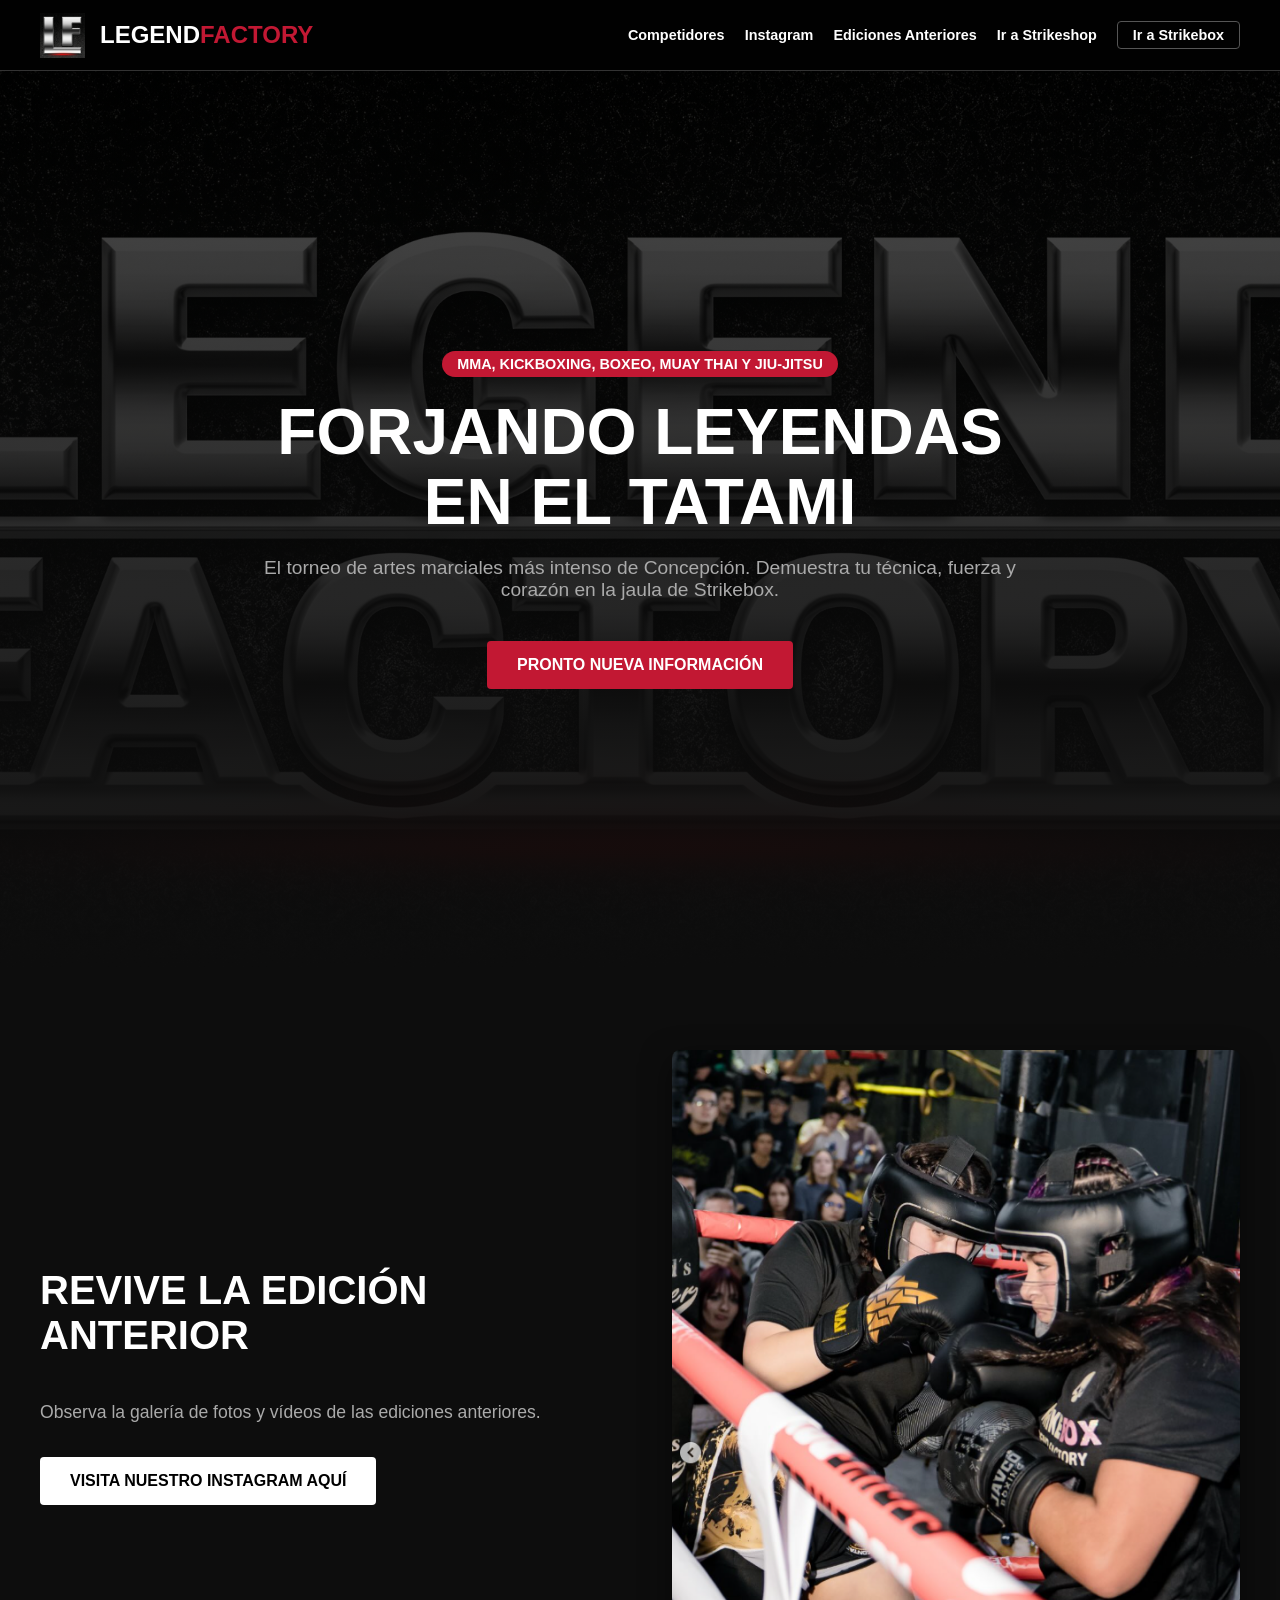
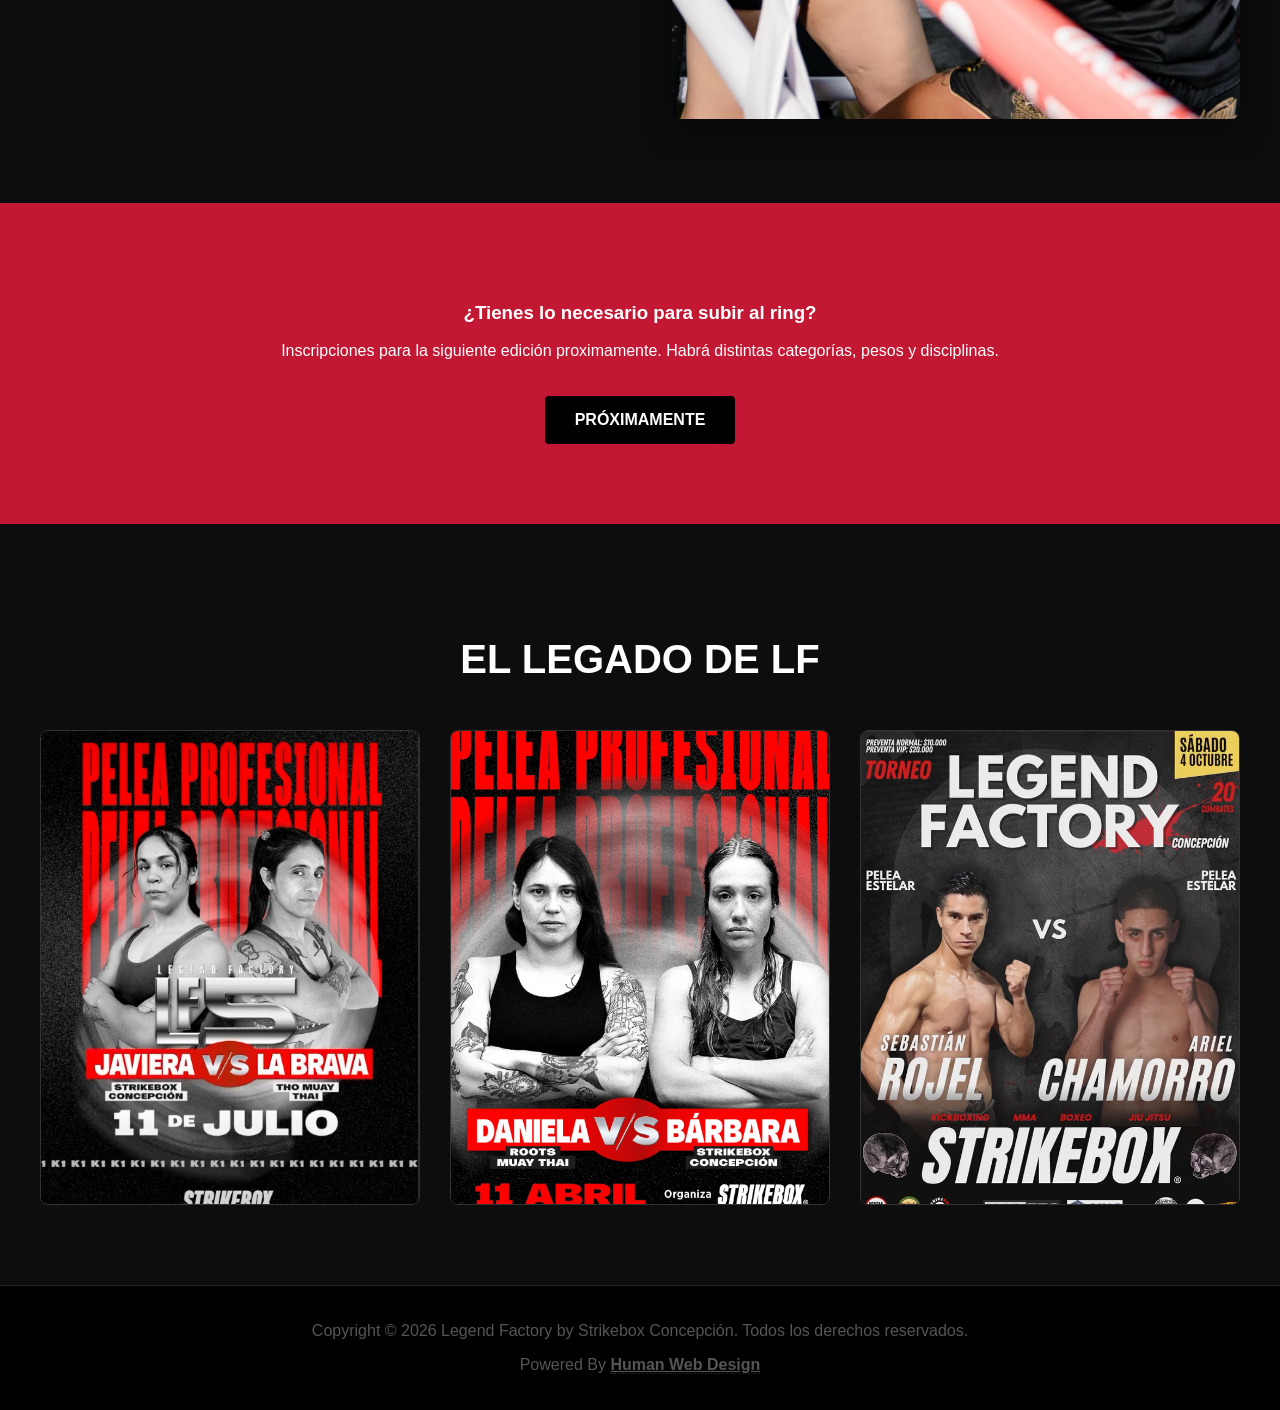
==== commit add4c457: "update og-cover and legendfactory" ====
--- a/legendfactory.html
+++ b/legendfactory.html
@@ -24,7 +24,7 @@
                 <!-- SE AGREGÓ EL ID nav-links AQUÍ -->
                 <nav class="enlaces-lf" id="nav-links">
                     <a href="#inscripciones">Competidores</a>
-                    <a href="#entradas">Entradas</a>
+                    <a href="#entradas">Instagram</a>
                     <a href="#historia">Ediciones Anteriores</a>
                     <a href="/strikeshop">Ir a Strikeshop</a>
                     <a href="/index" class="btn-volver">Ir a Strikebox</a>
@@ -40,14 +40,14 @@
                 <h2>FORJANDO LEYENDAS<br>EN EL TATAMI</h2>
                 <p>El torneo de artes marciales más intenso de Concepción. Demuestra tu técnica, fuerza y corazón en la jaula de Strikebox.</p>
                 
-                <!-- Contador Regresivo -->
+                <!-- Contador Regresivo
                 <div id="contador" class="contador-lf">
-                    <!-- Se inyecta con JS -->
-                </div>
+                    Se inyecta con JS
+                </div> -->
 
                 <div class="hero-botones">
-                    <a href="#inscripciones" class="btn-lf-primario">Inscripción de Atletas</a>
-                    <a href="#entradas" class="btn-lf-secundario">Compra de Entradas</a>
+                    <a href="#" class="btn-lf-primario">PRONTO NUEVA INFORMACIÓN</a>
+                    <!-- <a href="#" class="btn-lf-secundario">Compra de Entradas</a> -->
                 </div>
             </div>
         </section>
@@ -56,9 +56,9 @@
         <section id="entradas" class="seccion-lf bg-oscuro">
             <div class="contenedor grid-entradas">
                 <div class="texto-entradas">
-                    <h3>Asegura tu lugar en la gradería</h3>
-                    <p>Vive la adrenalina de Legend Factory en primera fila. Los cupos son limitados y se agotan rápido. Apoya a tus compañeros y disfruta de combates de primer nivel.</p>
-                    <a href="https://www.ecopass.cl/events/legend-factory--v/18246?" class="btn-lf-ticket" target="_blank">🎟️ No te quedes sin tu entrada ¡Cómprala aquí!</a>
+                    <h3>REVIVE LA EDICIÓN ANTERIOR</h3>
+                    <p>Observa la galería de fotos y vídeos de las ediciones anteriores.</p>
+                    <a href="https://www.instagram.com/strikebox_cl/" class="btn-lf-ticket" target="_blank">VISITA NUESTRO INSTAGRAM AQUÍ</a>
                 </div>
                 <div class="imagen-entradas">
                     <img src="assets/img/tickets.png" alt="Público Legend Factory">
@@ -70,9 +70,8 @@
         <section id="inscripciones" class="seccion-lf bg-rojo">
             <div class="contenedor text-center">
                 <h3>¿Tienes lo necesario para subir al ring?</h3>
-                <p>Las inscripciones para la próxima edición están abiertas. Selecciona tu categoría, peso y disciplina.</p>
-                <!-- Link del profe -->
-                <a href="https://docs.google.com/forms/d/e/1FAIpQLScHyOZWGxJFUB5pJz6sp2We3ivRJnUf3kZcYeWUp61VcrY-Jw/viewform" target="_blank" class="btn-lf-inscripcion">Formulario de Inscripción</a>
+                <p>Inscripciones para la siguiente edición proximamente. Habrá distintas categorías, pesos y disciplinas.</p>
+                <a href=" target="_blank" class="btn-lf-inscripcion">PRÓXIMAMENTE</a>
             </div>
         </section>
 
@@ -83,6 +82,14 @@
                 
                 <div class="grilla-historia">
                     <!-- Afiche 1 -->
+                    <a href="https://www.instagram.com/reels/DaAiqnDoQ_1/" target="_blank" class="tarjeta-legado">
+                        <img src="assets/img/lf5.png" alt="LF V">
+                        <div class="overlay-legado">
+                            <span>Legend Factory V<br>Ver en Instagram</span>
+                        </div>
+                    </a>
+
+                    <!-- Afiche 2-->
                     <a href="https://www.instagram.com/p/DVrKTcbj1bV/?utm_source=ig_embed&amp;utm_campaign=loading" target="_blank" class="tarjeta-legado">
                         <img src="assets/img/lf4.png" alt="LF IV">
                         <div class="overlay-legado">
@@ -90,19 +97,11 @@
                         </div>
                     </a>
 
-                    <!-- Afiche 2 -->
+                    <!-- Afiche 3 -->
                     <a href="https://www.instagram.com/reel/DOCeGyOlWQK/?utm_source=ig_embed&amp;utm_campaign=loading" target="_blank" class="tarjeta-legado">
                         <img src="assets/img/lf3.png" alt="LF III">
                         <div class="overlay-legado">
                             <span>Legend Factory III <br>Ver en Instagram</span>
-                        </div>
-                    </a>
-
-                    <!-- Afiche 3 -->
-                    <a href="https://www.instagram.com/p/DKnPGRJvAtd/?utm_source=ig_embed&amp;utm_campaign=loading" target="_blank" class="tarjeta-legado">
-                        <img src="assets/img/lf2.png" alt="LF II">
-                        <div class="overlay-legado">
-                            <span>Legend Factory II <br>Ver en Instagram</span>
                         </div>
                     </a>
                 </div>
